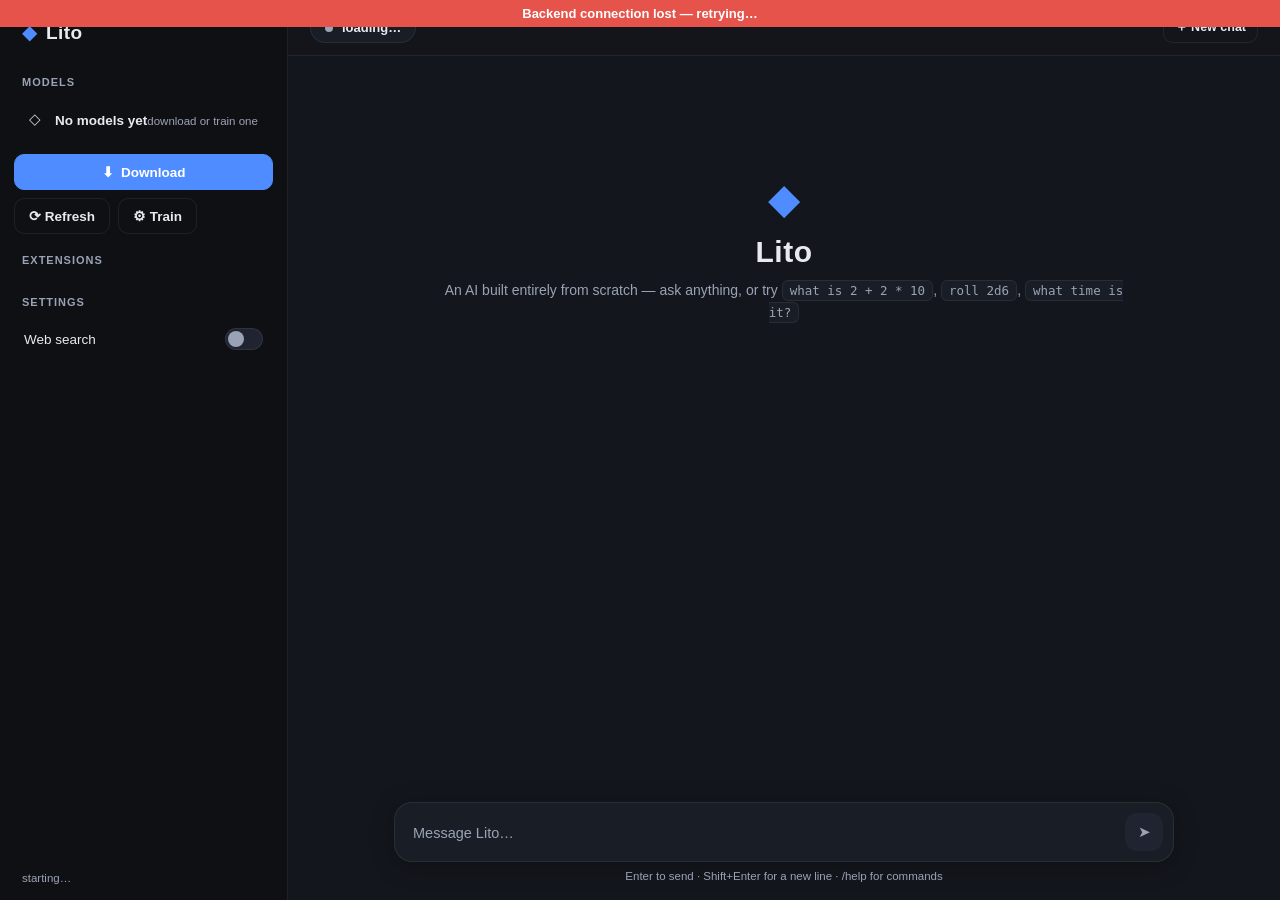
==== desktop/ui/index.html @ 3e74df60 "v1.2.0: modern Go desktop app (Ollama-style) + local API server - server.py: local JSON API over the" ====
<!DOCTYPE html>
<html lang="en">
<head>
  <meta charset="UTF-8">
  <meta name="viewport" content="width=device-width, initial-scale=1.0">
  <title>Lito</title>
  <link rel="icon" href="data:image/svg+xml,%3Csvg xmlns='http://www.w3.org/2000/svg' viewBox='0 0 100 100'%3E%3Ctext y='.9em' font-size='90'%3E%E2%97%86%3C/text%3E%3C/svg%3E">
  <link rel="stylesheet" href="style.css">
</head>
<body>
  <div id="offline-banner" class="hidden">Backend connection lost — retrying…</div>

  <div id="app">
    <!-- ======================= Sidebar ======================= -->
    <aside id="sidebar">
      <div class="brand">
        <span class="brand-mark">◆</span>
        <span class="brand-name">Lito</span>
        <span class="brand-ver" id="brand-ver"></span>
      </div>

      <div class="section-label">Models</div>
      <div id="model-list" class="model-list">
        <div class="skeleton-row"></div>
        <div class="skeleton-row"></div>
      </div>
      <div class="sidebar-actions">
        <button id="btn-download" class="btn btn-primary btn-block" title="Browse the version database (GitHub Releases)">
          ⬇&nbsp; Download
        </button>
        <div class="row">
          <button id="btn-refresh" class="btn btn-ghost" title="Refresh models">⟳ Refresh</button>
          <button id="btn-train" class="btn btn-ghost" title="Train a new model">⚙ Train</button>
        </div>
      </div>

      <div class="section-label">Extensions</div>
      <div id="ext-list" class="ext-list"></div>

      <div class="section-label">Settings</div>
      <div class="switch-row">
        <span>Web search</span>
        <label class="switch">
          <input type="checkbox" id="search-toggle">
          <span class="slider"></span>
        </label>
      </div>

      <div class="sidebar-foot">
        <span id="foot-status">starting…</span>
      </div>
    </aside>

    <!-- ======================= Main pane ======================= -->
    <main id="main">
      <header id="topbar">
        <div id="model-chip" class="chip">
          <span class="dot" id="model-dot"></span>
          <span id="model-chip-text">loading…</span>
        </div>
        <div class="topbar-right">
          <button id="btn-new-chat" class="btn btn-ghost btn-sm" title="Clear the conversation">＋ New chat</button>
        </div>
      </header>

      <div id="chat-wrap">
        <div id="chat">
          <div id="empty-state" class="empty-state">
            <div class="empty-logo">◆</div>
            <h1>Lito</h1>
            <p>An AI built entirely from scratch — ask anything, or try
              <code>what is 2 + 2 * 10</code>, <code>roll 2d6</code>,
              <code>what time is it?</code></p>
          </div>
        </div>
      </div>

      <div id="composer">
        <div class="composer-inner">
          <textarea id="input" rows="1" placeholder="Message Lito…"
            autocomplete="off"></textarea>
          <button id="send" class="send-btn" title="Send" disabled>➤</button>
        </div>
        <div class="composer-hint">Enter to send · Shift+Enter for a new line · /help for commands</div>
      </div>
    </main>
  </div>

  <!-- ======================= Download modal ======================= -->
  <div id="modal-download" class="modal-backdrop hidden">
    <div class="modal">
      <div class="modal-head">
        <h2>Download models</h2>
        <button class="modal-close" data-close="modal-download">✕</button>
      </div>
      <p class="modal-sub">Version database — every model published on GitHub Releases</p>
      <div id="release-list" class="release-list">
        <div class="skeleton-row"></div><div class="skeleton-row"></div>
      </div>
      <div id="dl-progress" class="dl-progress hidden">
        <div class="dl-progress-label"><span id="dl-tag"></span><span id="dl-pct"></span></div>
        <div class="bar"><div id="dl-bar" class="bar-fill"></div></div>
      </div>
    </div>
  </div>

  <!-- ======================= Train modal ======================= -->
  <div id="modal-train" class="modal-backdrop hidden">
    <div class="modal modal-wide">
      <div class="modal-head">
        <h2>Train a new model</h2>
        <button class="modal-close" data-close="modal-train">✕</button>
      </div>
      <div class="train-form" id="train-form">
        <label>epochs<input data-k="epochs" value="30" type="number" min="1"></label>
        <label>d_model<input data-k="d_model" value="128" type="number" min="8"></label>
        <label>n_layers<input data-k="n_layers" value="4" type="number" min="1"></label>
        <label>n_heads<input data-k="n_heads" value="4" type="number" min="1"></label>
        <label>d_ff<input data-k="d_ff" value="512" type="number" min="8"></label>
        <label>vocab_size<input data-k="vocab_size" value="2048" type="number" min="32"></label>
        <label>batch_size<input data-k="batch_size" value="4" type="number" min="1"></label>
        <label>seq_len<input data-k="seq_len" value="64" type="number" min="8"></label>
        <label>lr<input data-k="lr" value="0.0003" type="number" step="any"></label>
        <label class="check"><input data-k="classic" type="checkbox"> classic architecture (v1.0)</label>
        <button id="btn-start-train" class="btn btn-primary">▶ Start training</button>
      </div>
      <p class="modal-sub">Runs <code>python train.py</code> in the background — the finished model lands in <code>checkpoints/</code> and loads automatically.</p>
      <pre id="train-log" class="train-log hidden"></pre>
    </div>
  </div>

  <!-- ======================= Confirm modal ======================= -->
  <div id="modal-confirm" class="modal-backdrop hidden">
    <div class="modal modal-sm">
      <div class="modal-head"><h2 id="confirm-title">Are you sure?</h2></div>
      <p class="modal-sub" id="confirm-text"></p>
      <div class="row end">
        <button class="btn btn-ghost" id="confirm-cancel">Cancel</button>
        <button class="btn btn-danger" id="confirm-ok">Delete</button>
      </div>
    </div>
  </div>

  <div id="toast-root"></div>

  <script src="app.js"></script>
</body>
</html>
---- desktop/ui/style.css ----
/* Lito desktop UI - modern dark theme (Ollama-style) */

:root {
  --bg: #0e1014;
  --bg-main: #13161c;
  --bg-elev: #191d26;
  --bg-hover: #1f2430;
  --border: rgba(255, 255, 255, 0.07);
  --text: #e8eaf0;
  --text-dim: #9aa3b5;
  --text-faint: #5d6575;
  --accent: #4f8cff;
  --accent-soft: rgba(79, 140, 255, 0.14);
  --accent-hover: #3d74e0;
  --danger: #e5534b;
  --ok: #3fb950;
  --radius: 14px;
  --radius-sm: 10px;
  --sidebar-w: 288px;
  --shadow: 0 12px 40px rgba(0, 0, 0, 0.45);
  --font: -apple-system, "Segoe UI", "Inter", Roboto, "Helvetica Neue", Arial, sans-serif;
  --mono: "Cascadia Code", "SF Mono", Consolas, "Roboto Mono", monospace;
}

* { box-sizing: border-box; margin: 0; padding: 0; }

html, body { height: 100%; }

body {
  font-family: var(--font);
  background: var(--bg);
  color: var(--text);
  font-size: 15px;
  overflow: hidden;
}

.hidden { display: none !important; }

#offline-banner {
  position: fixed; top: 0; left: 0; right: 0; z-index: 100;
  background: var(--danger); color: #fff; text-align: center;
  padding: 6px 12px; font-size: 13px; font-weight: 600;
}

/* ============================== Layout ============================== */

#app { display: flex; height: 100vh; }

/* ============================== Sidebar ============================== */

#sidebar {
  width: var(--sidebar-w);
  min-width: var(--sidebar-w);
  background: var(--bg);
  border-right: 1px solid var(--border);
  display: flex; flex-direction: column;
  padding: 18px 14px 12px;
  gap: 6px;
  overflow-y: auto;
}

.brand { display: flex; align-items: baseline; gap: 9px; padding: 2px 8px 14px; }
.brand-mark { color: var(--accent); font-size: 20px; }
.brand-name { font-size: 19px; font-weight: 700; letter-spacing: 0.4px; }
.brand-ver { color: var(--text-dim); font-size: 12px; font-weight: 500; }

.section-label {
  font-size: 11px; font-weight: 700; text-transform: uppercase;
  letter-spacing: 0.09em; color: var(--text-dim);
  padding: 12px 8px 6px;
}

.model-list, .ext-list { display: flex; flex-direction: column; gap: 3px; }

.model-item {
  display: flex; align-items: center; gap: 10px;
  padding: 9px 10px; border-radius: var(--radius-sm);
  cursor: pointer; border: 1px solid transparent;
  transition: background 0.12s ease, border-color 0.12s ease;
  animation: fade-in 0.25s ease;
}
.model-item:hover { background: var(--bg-hover); }
.model-item.active { background: var(--accent-soft); border-color: rgba(79, 140, 255, 0.35); }

.model-item .m-icon { font-size: 15px; width: 20px; text-align: center; opacity: 0.9; }
.model-item .m-body { flex: 1; min-width: 0; }
.model-item .m-name { font-weight: 600; font-size: 13.5px; white-space: nowrap; overflow: hidden; text-overflow: ellipsis; }
.model-item .m-sub { font-size: 11.5px; color: var(--text-dim); }
.model-item .m-del {
  opacity: 0; border: 0; background: transparent; color: var(--text-dim);
  cursor: pointer; font-size: 13px; padding: 4px 6px; border-radius: 6px;
}
.model-item:hover .m-del { opacity: 1; }
.model-item .m-del:hover { color: var(--danger); background: rgba(229, 83, 75, 0.12); }

.sidebar-actions { display: flex; flex-direction: column; gap: 8px; padding: 10px 0 2px; }
.row { display: flex; gap: 8px; }
.row.end { justify-content: flex-end; }

.btn {
  border: 1px solid var(--border); background: var(--bg-elev);
  color: var(--text); border-radius: var(--radius-sm);
  padding: 9px 14px; font-size: 13.5px; font-weight: 600;
  cursor: pointer; transition: background 0.12s, border-color 0.12s, transform 0.05s;
  font-family: var(--font);
}
.btn:hover { background: var(--bg-hover); }
.btn:active { transform: translateY(1px); }
.btn-primary { background: var(--accent); border-color: var(--accent); color: #fff; }
.btn-primary:hover { background: var(--accent-hover); }
.btn-ghost { background: transparent; }
.btn-danger { background: var(--danger); border-color: var(--danger); color: #fff; }
.btn-block { width: 100%; }
.btn-sm { padding: 6px 11px; font-size: 12.5px; }
.btn:disabled { opacity: 0.45; cursor: default; }

/* switches */
.switch-row {
  display: flex; align-items: center; justify-content: space-between;
  padding: 8px 10px; font-size: 13.5px; color: var(--text);
}
.switch { position: relative; display: inline-block; width: 38px; height: 22px; flex: none; }
.switch input { opacity: 0; width: 0; height: 0; }
.switch .slider {
  position: absolute; inset: 0; border-radius: 999px;
  background: var(--bg-hover); border: 1px solid var(--border);
  transition: background 0.15s ease; cursor: pointer;
}
.switch .slider::before {
  content: ""; position: absolute; width: 16px; height: 16px; left: 2px; top: 2px;
  border-radius: 50%; background: var(--text-dim); transition: 0.15s ease;
}
.switch input:checked + .slider { background: var(--accent); border-color: var(--accent); }
.switch input:checked + .slider::before { transform: translateX(16px); background: #fff; }

.ext-item {
  display: flex; align-items: center; justify-content: space-between;
  padding: 8px 10px; border-radius: var(--radius-sm);
}
.ext-item:hover { background: var(--bg-hover); }
.ext-item .e-name { font-size: 13.5px; font-weight: 600; }
.ext-item .e-desc { font-size: 11.5px; color: var(--text-dim); margin-top: 1px; }

.sidebar-foot {
  margin-top: auto; padding: 14px 8px 4px;
  font-size: 11.5px; color: var(--text-dim);
}

/* ============================== Main pane ============================== */

#main {
  flex: 1; display: flex; flex-direction: column;
  background: var(--bg-main); min-width: 0;
}

#topbar {
  display: flex; align-items: center; justify-content: space-between;
  padding: 12px 22px; border-bottom: 1px solid var(--border);
  background: rgba(19, 22, 28, 0.85);
}

.chip {
  display: inline-flex; align-items: center; gap: 9px;
  background: var(--bg-elev); border: 1px solid var(--border);
  padding: 7px 14px; border-radius: 999px; font-size: 13px; font-weight: 600;
}
.chip .dot { width: 8px; height: 8px; border-radius: 50%; background: var(--text-dim); }
.chip .dot.on { background: var(--ok); box-shadow: 0 0 8px rgba(63, 185, 80, 0.6); }
.chip .dot.loading { background: #d29922; animation: pulse 1.2s infinite; }

/* chat */
#chat-wrap { flex: 1; overflow-y: auto; scroll-behavior: smooth; }

#chat {
  max-width: 780px; margin: 0 auto; padding: 28px 24px 20px;
  display: flex; flex-direction: column; gap: 18px;
}

.empty-state {
  margin: auto; text-align: center; padding: 90px 20px 60px;
  animation: fade-in 0.4s ease;
}
.empty-logo { font-size: 42px; color: var(--accent); margin-bottom: 12px; }
.empty-state h1 { font-size: 30px; font-weight: 700; letter-spacing: 0.5px; }
.empty-state p { color: var(--text-dim); margin-top: 10px; font-size: 14px; line-height: 1.6; }
.empty-state code {
  background: var(--bg-elev); border: 1px solid var(--border);
  padding: 2px 7px; border-radius: 6px; font-family: var(--mono); font-size: 12.5px;
}

.msg { display: flex; gap: 12px; animation: fade-in 0.22s ease; }
.msg .avatar {
  width: 30px; height: 30px; border-radius: 9px; flex: none;
  display: flex; align-items: center; justify-content: center;
  font-size: 13px; font-weight: 700;
}
.msg.user .avatar { background: var(--bg-elev); color: var(--text-dim); border: 1px solid var(--border); }
.msg.lito .avatar { background: var(--accent-soft); color: var(--accent); border: 1px solid rgba(79, 140, 255, 0.3); }
.msg .bubble {
  padding: 11px 15px; border-radius: var(--radius); font-size: 14.5px;
  line-height: 1.62; white-space: pre-wrap; word-break: break-word; max-width: 100%;
}
.msg.user .bubble { background: var(--bg-elev); border: 1px solid var(--border); border-top-left-radius: 4px; }
.msg.lito .bubble { background: transparent; border: 1px solid var(--border); border-top-left-radius: 4px; }
.msg .meta { font-size: 11px; color: var(--text-dim); margin-top: 5px; }

/* typing indicator */
.typing { display: inline-flex; gap: 5px; padding: 6px 2px; }
.typing span {
  width: 7px; height: 7px; border-radius: 50%; background: var(--text-dim);
  animation: blink 1.2s infinite;
}
.typing span:nth-child(2) { animation-delay: 0.2s; }
.typing span:nth-child(3) { animation-delay: 0.4s; }

/* composer */
#composer { padding: 10px 24px 18px; background: linear-gradient(to top, var(--bg-main) 70%, transparent); }
.composer-inner {
  max-width: 780px; margin: 0 auto; display: flex; align-items: flex-end; gap: 10px;
  background: var(--bg-elev); border: 1px solid var(--border);
  border-radius: 18px; padding: 10px 10px 10px 18px;
  box-shadow: 0 4px 24px rgba(0, 0, 0, 0.25);
  transition: border-color 0.15s ease;
}
.composer-inner:focus-within { border-color: rgba(79, 140, 255, 0.55); }
#input {
  flex: 1; background: transparent; border: 0; outline: 0; resize: none;
  color: var(--text); font-size: 14.5px; font-family: var(--font);
  line-height: 1.5; max-height: 180px; padding: 6px 0;
}
#input::placeholder { color: var(--text-dim); }
.send-btn {
  width: 38px; height: 38px; border-radius: 12px; border: 0; flex: none;
  background: var(--accent); color: #fff; font-size: 15px; cursor: pointer;
  transition: background 0.12s ease, transform 0.05s ease;
}
.send-btn:hover { background: var(--accent-hover); }
.send-btn:active { transform: translateY(1px); }
.send-btn:disabled { background: var(--bg-hover); color: var(--text-dim); cursor: default; }
.composer-hint {
  max-width: 780px; margin: 8px auto 0; text-align: center;
  font-size: 11.5px; color: var(--text-dim);
}

/* ============================== Modals ============================== */

.modal-backdrop {
  position: fixed; inset: 0; z-index: 50;
  background: rgba(5, 7, 10, 0.62); backdrop-filter: blur(6px);
  display: flex; align-items: center; justify-content: center;
  animation: fade-in 0.15s ease;
}
.modal {
  width: min(620px, calc(100vw - 48px)); max-height: min(78vh, 680px);
  display: flex; flex-direction: column;
  background: var(--bg-elev); border: 1px solid var(--border);
  border-radius: 18px; box-shadow: var(--shadow);
  animation: pop-in 0.18s ease;
}
.modal-sm { width: min(420px, calc(100vw - 48px)); }
.modal-wide { width: min(760px, calc(100vw - 48px)); }

.modal-head {
  display: flex; align-items: center; justify-content: space-between;
  padding: 18px 20px 6px;
}
.modal-head h2 { font-size: 17px; font-weight: 700; }
.modal-close {
  border: 0; background: transparent; color: var(--text-dim);
  font-size: 14px; cursor: pointer; padding: 6px 9px; border-radius: 8px;
}
.modal-close:hover { background: var(--bg-hover); color: var(--text); }
.modal-sub { padding: 0 20px 14px; color: var(--text-dim); font-size: 12.5px; line-height: 1.5; }
.modal-sub code { font-family: var(--mono); font-size: 11.5px; background: var(--bg); padding: 1px 5px; border-radius: 5px; }

.release-list { overflow-y: auto; padding: 0 12px 14px; display: flex; flex-direction: column; gap: 8px; }
.release-item {
  display: flex; align-items: center; gap: 14px;
  padding: 12px 14px; border: 1px solid var(--border);
  border-radius: var(--radius-sm); background: var(--bg);
  animation: fade-in 0.2s ease;
}
.release-item .r-body { flex: 1; min-width: 0; }
.release-item .r-tag { font-weight: 700; font-size: 14px; }
.release-item .r-name { font-size: 12.5px; color: var(--text-dim); white-space: nowrap; overflow: hidden; text-overflow: ellipsis; }
.release-item .r-meta { font-size: 11.5px; color: var(--text-dim); margin-top: 3px; }

.dl-progress { padding: 12px 20px 18px; }
.dl-progress-label { display: flex; justify-content: space-between; font-size: 12.5px; color: var(--text-dim); margin-bottom: 7px; }
.bar { height: 8px; border-radius: 999px; background: var(--bg-hover); overflow: hidden; }
.bar-fill {
  height: 100%; width: 0%; border-radius: 999px;
  background: linear-gradient(90deg, var(--accent), #7db0ff);
  transition: width 0.25s ease;
}

.train-form {
  display: grid; grid-template-columns: repeat(3, 1fr); gap: 10px;
  padding: 0 20px 6px;
}
.train-form label {
  display: flex; flex-direction: column; gap: 4px;
  font-size: 11.5px; color: var(--text-dim); font-weight: 600;
}
.train-form label.check { flex-direction: row; align-items: center; gap: 8px; color: var(--text); font-size: 12.5px; }
.train-form input[type=number] {
  background: var(--bg); border: 1px solid var(--border); color: var(--text);
  border-radius: 8px; padding: 8px 10px; font-size: 13px; outline: 0;
  font-family: var(--mono); width: 100%;
}
.train-form input[type=number]:focus { border-color: rgba(79, 140, 255, 0.55); }
.train-form .btn { grid-column: 1 / -1; margin-top: 4px; }

.train-log {
  margin: 10px 20px 18px; padding: 12px 14px;
  background: #0a0c10; border: 1px solid var(--border); border-radius: var(--radius-sm);
  color: #b9c2d0; font-family: var(--mono); font-size: 11.5px; line-height: 1.55;
  overflow-y: auto; max-height: 300px; white-space: pre-wrap; word-break: break-word;
}

/* toasts */
#toast-root { position: fixed; bottom: 22px; right: 22px; z-index: 90; display: flex; flex-direction: column; gap: 8px; }
.toast {
  background: var(--bg-elev); border: 1px solid var(--border);
  border-left: 3px solid var(--accent);
  padding: 11px 16px; border-radius: var(--radius-sm);
  font-size: 13px; box-shadow: var(--shadow);
  animation: slide-in 0.2s ease; max-width: 340px;
}
.toast.error { border-left-color: var(--danger); }
.toast.ok { border-left-color: var(--ok); }

/* skeletons + animations */
.skeleton-row {
  height: 44px; border-radius: var(--radius-sm);
  background: linear-gradient(100deg, var(--bg-elev) 40%, var(--bg-hover) 50%, var(--bg-elev) 60%);
  background-size: 200% 100%; animation: shimmer 1.4s infinite;
}

@keyframes fade-in { from { opacity: 0; transform: translateY(4px); } to { opacity: 1; transform: none; } }
@keyframes pop-in { from { opacity: 0; transform: scale(0.97); } to { opacity: 1; transform: none; } }
@keyframes slide-in { from { opacity: 0; transform: translateX(14px); } to { opacity: 1; transform: none; } }
@keyframes shimmer { to { background-position: -200% 0; } }
@keyframes blink { 0%, 80%, 100% { opacity: 0.25; } 40% { opacity: 1; } }
@keyframes pulse { 50% { opacity: 0.45; } }

/* scrollbars */
::-webkit-scrollbar { width: 10px; height: 10px; }
::-webkit-scrollbar-thumb { background: var(--bg-hover); border-radius: 999px; border: 2px solid transparent; background-clip: content-box; }
::-webkit-scrollbar-thumb:hover { background: #2a3140; background-clip: content-box; border: 2px solid transparent; }
::-webkit-scrollbar-track { background: transparent; }

/* narrow screens */
@media (max-width: 860px) {
  #sidebar { width: 232px; min-width: 232px; }
  .train-form { grid-template-columns: repeat(2, 1fr); }
}
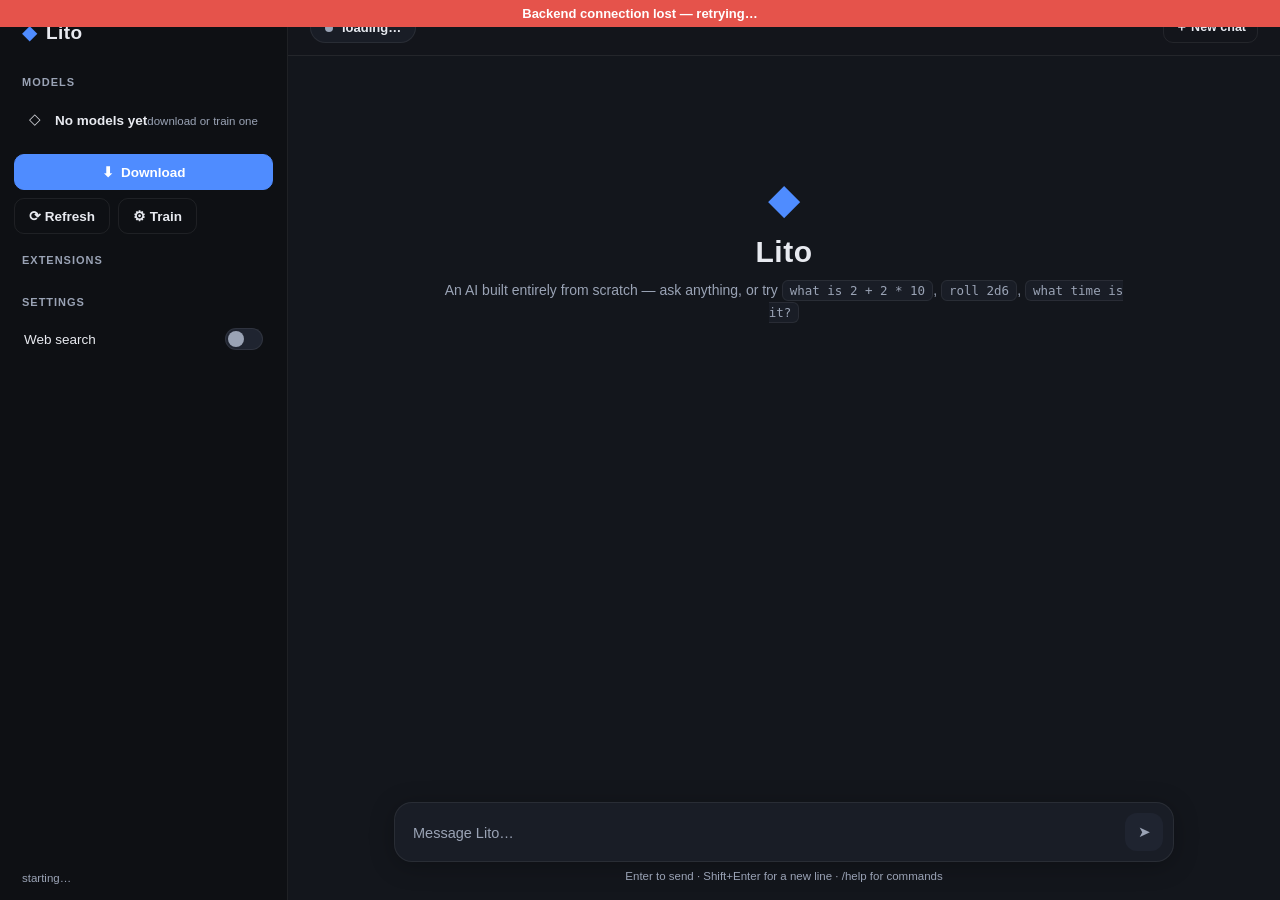
==== commit 0c20a4ba: "v1.2.5: UI only - CLI removed, in-app setup auto-downloads the engine - The terminal chat app is gon" ====
--- a/desktop/ui/index.html
+++ b/desktop/ui/index.html
@@ -9,6 +9,22 @@
 </head>
 <body>
   <div id="offline-banner" class="hidden">Backend connection lost — retrying…</div>
+
+  <!-- First-run setup: download the AI engine straight from the app -->
+  <div id="setup-overlay" class="hidden">
+    <div class="setup-card">
+      <div class="setup-mark">◆</div>
+      <h1>Set up Lito</h1>
+      <p>Lito needs its AI engine — a one-time download (about 30&nbsp;MB)
+        that includes Python, the trained model and everything else.
+        It runs fully offline afterwards.</p>
+      <button id="btn-setup" class="btn btn-primary btn-block">⬇&nbsp; Download &amp; set up</button>
+      <div id="setup-progress" class="setup-progress hidden">
+        <div id="setup-progress-bar"></div>
+      </div>
+      <div id="setup-status" class="setup-status"></div>
+    </div>
+  </div>
 
   <div id="app">
     <!-- ======================= Sidebar ======================= -->
--- a/desktop/ui/style.css
+++ b/desktop/ui/style.css
@@ -41,6 +41,38 @@
   background: var(--danger); color: #fff; text-align: center;
   padding: 6px 12px; font-size: 13px; font-weight: 600;
 }
+#offline-banner.warn { background: #b8860b; }
+#offline-banner.info { background: #3a6ea5; }
+
+/* First-run setup overlay */
+
+#setup-overlay {
+  position: fixed; inset: 0; z-index: 200;
+  background: rgba(10, 12, 16, 0.92);
+  display: flex; align-items: center; justify-content: center;
+}
+.setup-card {
+  width: min(420px, 90vw);
+  background: var(--bg);
+  border: 1px solid var(--border);
+  border-radius: 14px;
+  padding: 34px 30px 28px;
+  text-align: center;
+  box-shadow: 0 18px 60px rgba(0, 0, 0, 0.5);
+}
+.setup-mark { font-size: 40px; color: var(--accent); margin-bottom: 6px; }
+.setup-card h1 { font-size: 22px; margin: 0 0 10px; }
+.setup-card p { color: var(--text-dim); font-size: 14px; line-height: 1.55; margin: 0 0 18px; }
+.setup-progress {
+  height: 8px; border-radius: 6px; overflow: hidden;
+  background: var(--border); margin: 16px 0 6px;
+}
+#setup-progress-bar {
+  height: 100%; width: 0;
+  background: var(--accent);
+  transition: width 0.25s ease;
+}
+.setup-status { font-size: 13px; color: var(--text-dim); min-height: 18px; margin-top: 8px; }
 
 /* ============================== Layout ============================== */
 
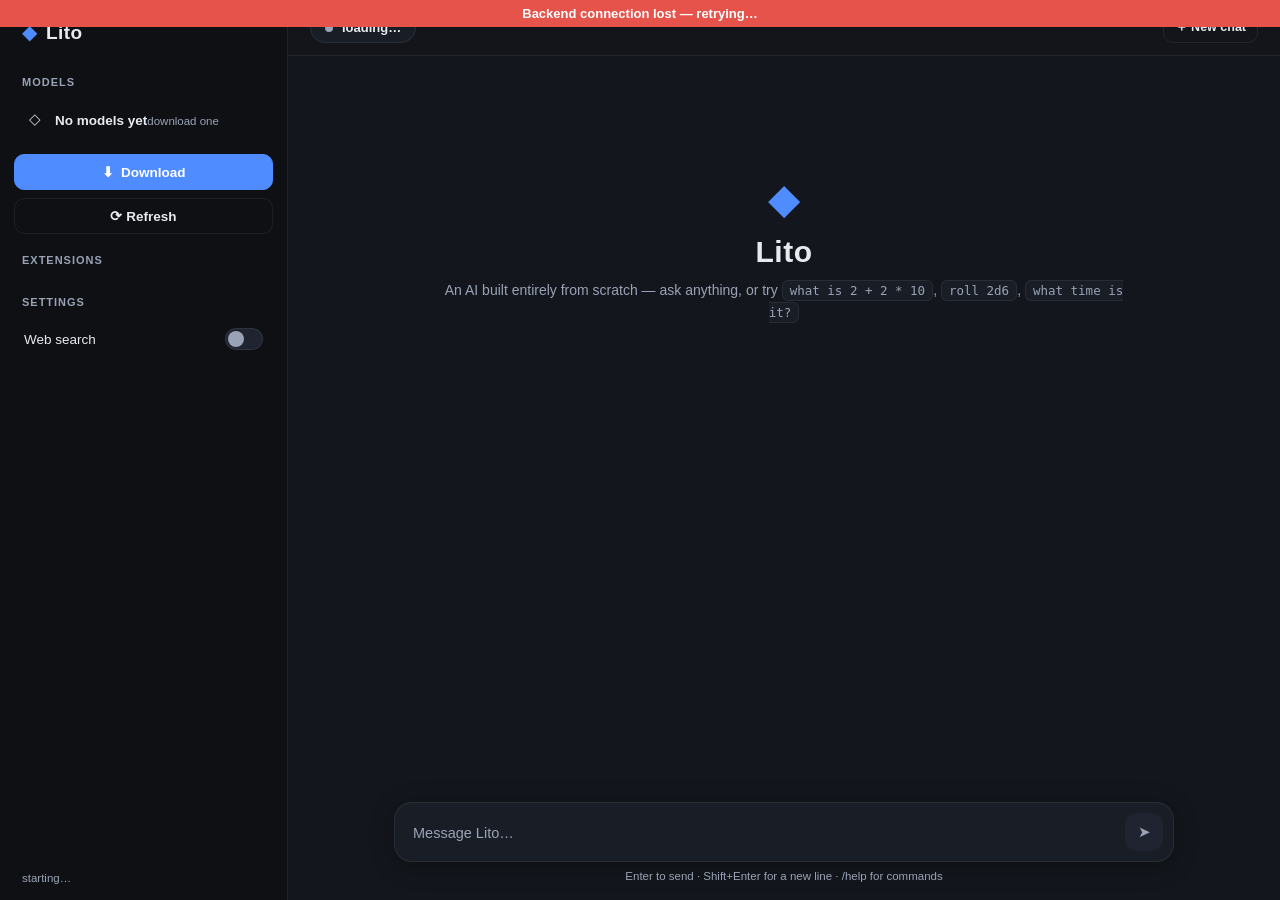
==== commit 02cb9f61: "v1.2.6: GGUF-only refactor - the app chats via its own numpy engine The old numpy .npz model system " ====
--- a/desktop/ui/index.html
+++ b/desktop/ui/index.html
@@ -44,10 +44,7 @@
         <button id="btn-download" class="btn btn-primary btn-block" title="Browse the version database (GitHub Releases)">
           ⬇&nbsp; Download
         </button>
-        <div class="row">
-          <button id="btn-refresh" class="btn btn-ghost" title="Refresh models">⟳ Refresh</button>
-          <button id="btn-train" class="btn btn-ghost" title="Train a new model">⚙ Train</button>
-        </div>
+        <button id="btn-refresh" class="btn btn-ghost btn-block" title="Refresh models">⟳ Refresh</button>
       </div>
 
       <div class="section-label">Extensions</div>
@@ -120,31 +117,6 @@
     </div>
   </div>
 
-  <!-- ======================= Train modal ======================= -->
-  <div id="modal-train" class="modal-backdrop hidden">
-    <div class="modal modal-wide">
-      <div class="modal-head">
-        <h2>Train a new model</h2>
-        <button class="modal-close" data-close="modal-train">✕</button>
-      </div>
-      <div class="train-form" id="train-form">
-        <label>epochs<input data-k="epochs" value="30" type="number" min="1"></label>
-        <label>d_model<input data-k="d_model" value="128" type="number" min="8"></label>
-        <label>n_layers<input data-k="n_layers" value="4" type="number" min="1"></label>
-        <label>n_heads<input data-k="n_heads" value="4" type="number" min="1"></label>
-        <label>d_ff<input data-k="d_ff" value="512" type="number" min="8"></label>
-        <label>vocab_size<input data-k="vocab_size" value="2048" type="number" min="32"></label>
-        <label>batch_size<input data-k="batch_size" value="4" type="number" min="1"></label>
-        <label>seq_len<input data-k="seq_len" value="64" type="number" min="8"></label>
-        <label>lr<input data-k="lr" value="0.0003" type="number" step="any"></label>
-        <label class="check"><input data-k="classic" type="checkbox"> classic architecture (v1.0)</label>
-        <button id="btn-start-train" class="btn btn-primary">▶ Start training</button>
-      </div>
-      <p class="modal-sub">Runs <code>python train.py</code> in the background — the finished model lands in <code>checkpoints/</code> and loads automatically.</p>
-      <pre id="train-log" class="train-log hidden"></pre>
-    </div>
-  </div>
-
   <!-- ======================= Confirm modal ======================= -->
   <div id="modal-confirm" class="modal-backdrop hidden">
     <div class="modal modal-sm">
